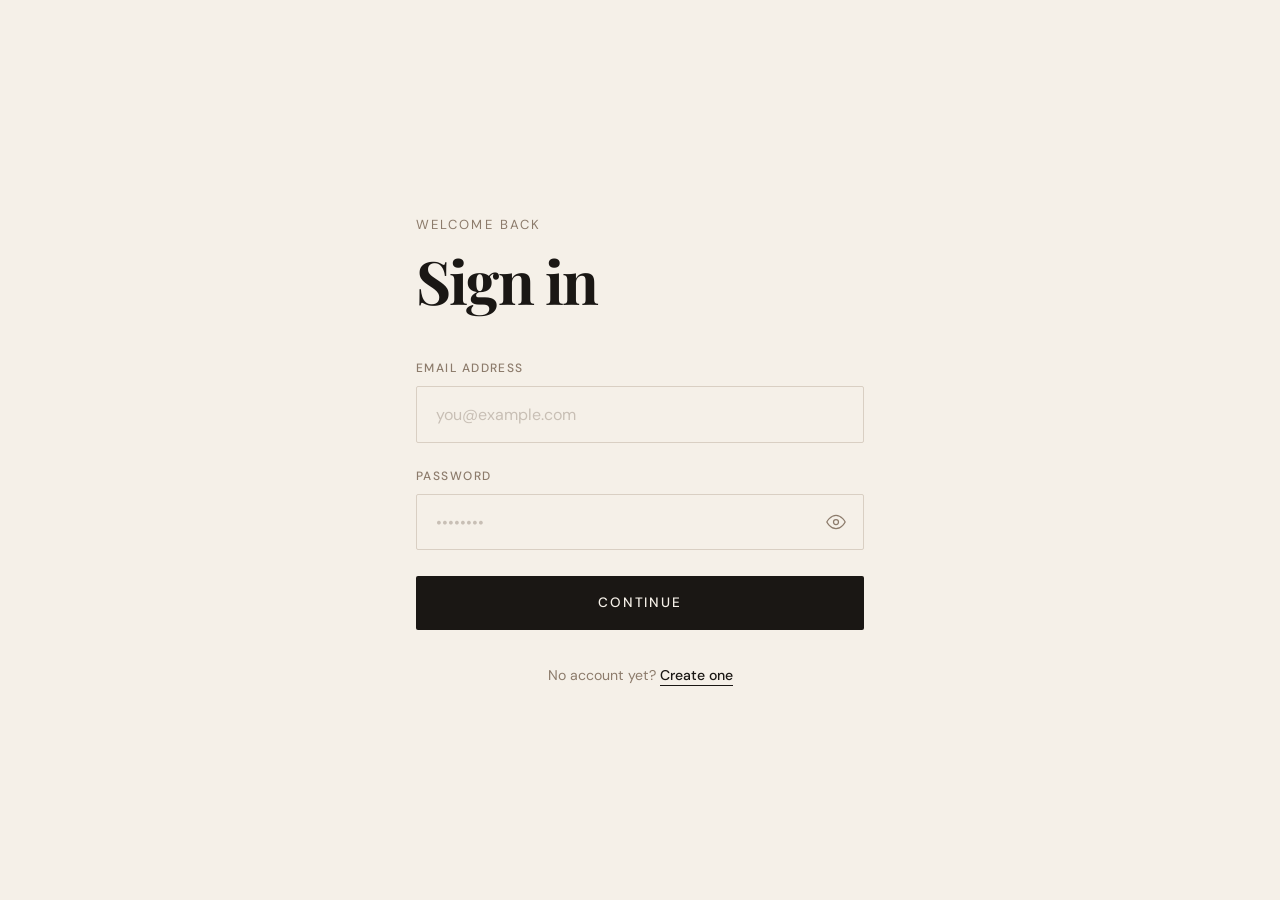
==== index.html @ 39e880cd "Quiz Web Application with login interface" ====
<!DOCTYPE html>
<html lang="en">

<head>
    <meta charset="UTF-8" />
    <meta name="viewport" content="width=device-width, initial-scale=1.0" />
    <title>Quiz Application</title>
    <link rel="stylesheet" href="style.css">
    <style>
        .user-info {
            display: flex;
            align-items: center;
            gap: 1rem;
            font-size: 0.9rem;
            color: #555;
        }
        .user-greeting {
            font-weight: 600;
            color: var(--primary);
        }
        .logout-btn {
            background: transparent;
            border: 2px solid var(--primary);
            color: var(--primary);
            padding: 0.35rem 1rem;
            border-radius: 20px;
            font-size: 0.82rem;
            font-weight: 600;
            cursor: pointer;
            transition: all 0.2s ease;
            letter-spacing: 0.03em;
        }
        .logout-btn:hover {
            background: var(--primary);
            color: white;
        }
        .header-top {
            display: flex;
            justify-content: space-between;
            align-items: center;
            width: 100%;
            max-width: 900px;
        }
    </style>
</head>

<body>
    <div class="header">
        <div class="header-top">
            <h1>QuizzyVerse</h1>
            <div class="user-info">
                <span class="user-greeting" id="user-greeting"></span>
                <button class="logout-btn" onclick="handleLogout()">Logout</button>
            </div>
        </div>
    </div>

    <div class="starter fade-in">
        <div class="form-row">
            <div class="form-col">
                <div class="type">
                    <p class="section-title">Select Topic</p>
                    <div class="radio-group">
                        <div class="radio-option">
                            <input type="radio" value="Linux" name="a" id="linux" />
                            <label for="linux">Linux</label>
                        </div>
                        <div class="radio-option">
                            <input type="radio" value="DevOps" name="a" id="devops" />
                            <label for="devops">DevOps</label>
                        </div>
                        <div class="radio-option">
                            <input type="radio" value="Code" name="a" id="code" />
                            <label for="code">Programming</label>
                        </div>
                        <div class="radio-option">
                            <input type="radio" value="Docker" name="a" id="docker" />
                            <label for="docker">Docker</label>
                        </div>
                        <div class="radio-option">
                            <input type="radio" value="React" name="a" id="react" />
                            <label for="react">React</label>
                        </div>
                        <div class="radio-option">
                            <input type="radio" value="Next.js" name="a" id="nextjs" />
                            <label for="nextjs">Next.js</label>
                        </div>
                        <div class="radio-option">
                            <input type="radio" value="Django" name="a" id="django" />
                            <label for="django">Django</label>
                        </div>
                    </div>
                </div>
            </div>

            <div class="form-col">
                <div class="number">
                    <p class="section-title">Number of Questions</p>
                    <div class="radio-group">
                        <div class="radio-option">
                            <input type="radio" value="5" name="numbers" id="five" />
                            <label for="five">5</label>
                        </div>
                        <div class="radio-option">
                            <input type="radio" value="10" name="numbers" id="ten" />
                            <label for="ten">10</label>
                        </div>
                        <div class="radio-option">
                            <input type="radio" value="15" name="numbers" id="fifteen" />
                            <label for="fifteen">15</label>
                        </div>
                        <div class="radio-option">
                            <input type="radio" value="20" name="numbers" id="twenty" />
                            <label for="twenty">20</label>
                        </div>
                    </div>
                </div>
            </div>

            <div class="form-col">
                <div class="difficulty">
                    <p class="section-title">Difficulty Level</p>
                    <div class="radio-group">
                        <div class="radio-option">
                            <input type="radio" value="Easy" name="c" id="easy" />
                            <label for="easy">Easy</label>
                        </div>
                        <div class="radio-option">
                            <input type="radio" value="Medium" name="c" id="medium" />
                            <label for="medium">Medium</label>
                        </div>
                        <div class="radio-option">
                            <input type="radio" value="Hard" name="c" id="hard" />
                            <label for="hard">Hard</label>
                        </div>
                    </div>
                </div>
            </div>

            <div class="form-col">
                <div class="time-limit">
                    <p class="section-title">Time Limit Per Question</p>
                    <div class="radio-group">
                        <div class="radio-option">
                            <input type="radio" value="0" name="time" id="no-limit" checked />
                            <label for="no-limit">No Limit</label>
                        </div>
                        <div class="radio-option">
                            <input type="radio" value="15" name="time" id="fifteen-sec" />
                            <label for="fifteen-sec">15 Sec</label>
                        </div>
                        <div class="radio-option">
                            <input type="radio" value="30" name="time" id="thirty-sec" />
                            <label for="thirty-sec">30 Sec</label>
                        </div>
                        <div class="radio-option">
                            <input type="radio" value="60" name="time" id="one-min" />
                            <label for="one-min">1 Min</label>
                        </div>
                        <div class="radio-option">
                            <input type="radio" value="120" name="time" id="two-min" />
                            <label for="two-min">2 Min</label>
                        </div>
                    </div>
                </div>
            </div>
        </div>

        <div class="action-row">
            <button class="startingButton" disabled>Start Quiz</button>
            <div class="highest-score-container">
                <p class="highest-score-title">Your Highest Score</p>
                <div class="highest-score-value" id="high-score-display">0</div>
                <button class="clear-highest-score" id="clear-high-score-btn">Reset Highest Score</button>
            </div>
        </div>
    </div>

    <div class="app">
        <h1>Quiz Challenge</h1>

        <div class="progress-container">
            <div class="progress-bar" id="progress"></div>
        </div>

        <div class="timer-container">
            <div class="timer" id="timer">Time: 30s</div>
        </div>

        <p class="ques">Loading your questions...</p>
        <div class="options"></div>

        <div class="buttons-container">
            <button class="next">Next Question</button>
            <button class="play">Play Again</button>
        </div>
    </div>

    <script>
        // Auth guard — redirect to login if not logged in
        if (sessionStorage.getItem('qv_loggedIn') !== 'true') {
            window.location.href = 'login.html';
        }

        // Show user greeting
        const userData = JSON.parse(sessionStorage.getItem('qv_user') || '{}');
        const greeting = document.getElementById('user-greeting');
        if (userData.name) {
            greeting.textContent = 'Hi, ' + userData.name.split(' ')[0] + '!';
        }

        function handleLogout() {
            sessionStorage.removeItem('qv_loggedIn');
            sessionStorage.removeItem('qv_user');
            window.location.href = 'login.html';
        }
    </script>
    <script src="script.js"></script>
</body>

</html>
---- style.css ----
:root {
        --primary: #4361ee;
        --primary-dark: #3a56d4;
        --secondary: #7209b7;
        --accent: #4cc9f0;
        --success: #4ade80;
        --error: #f87171;
        --warning: #fbbf24;
        --light: #f8f9fa;
        --dark: #1e293b;
        --gray-100: #f3f4f6;
        --gray-200: #e5e7eb;
        --gray-300: #d1d5db;
        --gray-800: #1f2937;
    }

    * {
        margin: 0;
        padding: 0;
        box-sizing: border-box;
        font-family: 'Segoe UI', Tahoma, Geneva, Verdana, sans-serif;
    }

    body {
        background: linear-gradient(135deg, var(--primary), var(--secondary));
        min-height: 100vh;
        margin: 0;
        padding: 0;
        color: var(--dark);
        line-height: 1.6;
    }

    .header {
        background: rgba(255, 255, 255, 0.9);
        backdrop-filter: blur(10px);
        padding: 1rem;
        position: fixed;
        top: 0;
        width: 100%;
        z-index: 100;
        box-shadow: 0 4px 30px rgba(0, 0, 0, 0.1);
        display: flex;
        flex-direction: column;
        align-items: center;
    }

    .header h1 {
        margin: 0;
        color: var(--primary);
        font-size: 1.8rem;
        font-weight: 700;
        text-transform: uppercase;
        letter-spacing: 1px;
    }

    .starter {
        max-width: 800px;
        margin: 140px auto 50px;
        padding: 2rem;
        background: rgba(255, 255, 255, 0.95);
        border-radius: 16px;
        box-shadow: 0 10px 30px rgba(0, 0, 0, 0.15);
        transition: all 0.3s ease;
        position: relative;
        overflow: hidden;
    }

    .starter::before {
        content: '';
        position: absolute;
        top: 0;
        left: 0;
        width: 100%;
        height: 7px;
        background: linear-gradient(90deg, var(--primary), var(--accent));
    }

    .section-title {
        margin-bottom: 0.5rem;
        font-size: 1.2rem;
        font-weight: 600;
        color: var(--primary);
        display: flex;
        align-items: center;
    }

    .section-title::before {
        margin-right: 0.5rem;
        font-size: 1.3rem;
    }

    .type .section-title::before {
        content: '📚';
    }

    .number .section-title::before {
        content: '🔢';
    }

    .difficulty .section-title::before {
        content: '🎯';
    }

    .time-limit .section-title::before {
        content: '⏱️';
    }

    .type,
    .number,
    .difficulty,
    .time-limit {
        margin-bottom: 1.5rem;
        padding: 1.2rem;
        background-color: var(--gray-100);
        border-radius: 12px;
        box-shadow: 0 2px 10px rgba(0, 0, 0, 0.05);
        transition: all 0.3s ease;
        height: 100%;
    }

    .type:hover,
    .number:hover,
    .difficulty:hover,
    .time-limit:hover {
        transform: translateY(-3px);
        box-shadow: 0 5px 15px rgba(0, 0, 0, 0.1);
    }

    /* ALL ITEMS IN ONE VERTICAL LINE */
    .form-row {
        display: flex;
        flex-direction: column;
        gap: 20px;
        margin-bottom: 20px;
    }

    .form-col {
        width: 100%;
    }

    /* ALL OPTIONS IN ONE VERTICAL LINE */
    .radio-group {
        display: flex;
        flex-direction: column;
        gap: 10px;
        margin-top: 10px;
    }

    .radio-option {
        position: relative;
        width: 100%;
    }

    .radio-option input[type="radio"] {
        position: absolute;
        opacity: 0;
        width: 0;
        height: 0;
    }

    .radio-option label {
        display: block;
        text-align: left;
        padding: 12px 14px;
        background: white;
        border: 2px solid var(--gray-300);
        border-radius: 8px;
        cursor: pointer;
        transition: all 0.3s ease;
        font-weight: 500;
    }

    .radio-option input[type="radio"]:checked+label {
        background: var(--primary);
        color: white;
        border-color: var(--primary);
        box-shadow: 0 3px 10px rgba(67, 97, 238, 0.3);
        transform: translateY(-2px);
    }

    .radio-option:hover label {
        border-color: var(--primary);
    }

    /* ACTION ROW VERTICAL */
    .action-row {
        display: flex;
        flex-direction: column;
        gap: 15px;
        margin-top: 1.5rem;
    }

    .startingButton {
        width: 100%;
        padding: 1rem;
        background: linear-gradient(135deg, var(--primary), var(--secondary));
        color: white;
        border: none;
        border-radius: 8px;
        font-size: 1.1rem;
        font-weight: 600;
        text-transform: uppercase;
        cursor: pointer;
        transition: all 0.3s ease;
        box-shadow: 0 4px 15px rgba(0, 0, 0, 0.15);
    }

    .startingButton:hover:not(:disabled) {
        transform: translateY(-3px);
        box-shadow: 0 6px 20px rgba(0, 0, 0, 0.2);
    }

    .startingButton:disabled {
        background: var(--gray-300);
        cursor: not-allowed;
        box-shadow: none;
    }

    .highest-score-container {
        width: 100%;
        background: linear-gradient(135deg, var(--light), var(--gray-100));
        border-radius: 12px;
        padding: 1rem;
        display: flex;
        flex-direction: column;
        justify-content: center;
        align-items: center;
        gap: 10px;
        box-shadow: 0 2px 10px rgba(0, 0, 0, 0.05);
        text-align: center;
    }

    .highest-score-title {
        font-size: 1.2rem;
        font-weight: 600;
        color: var(--primary);
        display: flex;
        align-items: center;
        justify-content: center;
    }

    .highest-score-title::before {
        content: '🏆';
        margin-right: 0.5rem;
    }

    .highest-score-value {
        font-size: 2rem;
        font-weight: 700;
        color: var(--secondary);
    }

    .clear-highest-score {
        background-color: #f87171;
        color: white;
        border: none;
        padding: 0.5rem 1rem;
        border-radius: 20px;
        cursor: pointer;
        font-size: 0.9rem;
        font-weight: 600;
        transition: all 0.3s ease;
    }

    .clear-highest-score:hover {
        background-color: #e05151;
        transform: translateY(-2px);
        box-shadow: 0 3px 8px rgba(0, 0, 0, 0.15);
    }

    .app {
        max-width: 700px;
        margin: 140px auto 50px;
        padding: 2rem;
        background: rgba(255, 255, 255, 0.95);
        border-radius: 16px;
        box-shadow: 0 10px 30px rgba(0, 0, 0, 0.15);
        display: none;
        position: relative;
        overflow: hidden;
    }

    .app::before {
        content: '';
        position: absolute;
        top: 0;
        left: 0;
        width: 100%;
        height: 7px;
        background: linear-gradient(90deg, var(--primary), var(--accent));
    }

    .app h1 {
        font-size: 2rem;
        color: var(--primary);
        margin-bottom: 1.5rem;
        padding-bottom: 1rem;
        border-bottom: 2px solid var(--gray-200);
        text-transform: uppercase;
        letter-spacing: 1px;
    }

    .ques {
        font-size: 1.3rem;
        font-weight: 600;
        margin-bottom: 1.5rem;
        padding: 1rem;
        background: var(--gray-100);
        border-radius: 8px;
        box-shadow: 0 2px 8px rgba(0, 0, 0, 0.05);
        line-height: 1.5;
    }

    .options {
        margin-bottom: 1.5rem;
        display: grid;
        grid-template-columns: 1fr;
        gap: 12px;
    }

    .btn {
        width: 100%;
        padding: 1rem 1.5rem;
        background: white;
        border: 2px solid var(--gray-300);
        border-radius: 8px;
        text-align: left;
        font-size: 1rem;
        font-weight: 500;
        cursor: pointer;
        transition: all 0.3s ease;
    }

    .btn:hover {
        border-color: var(--primary);
        box-shadow: 0 3px 10px rgba(0, 0, 0, 0.1);
    }

    .btn.correct {
        background-color: var(--success);
        color: white;
        border-color: var(--success);
    }

    .btn.incorrect {
        background-color: var(--error);
        color: white;
        border-color: var(--error);
    }

    .buttons-container {
        display: flex;
        justify-content: center;
        gap: 1rem;
        margin-top: 2rem;
    }

    .next,
    .play {
        padding: 0.8rem 1.5rem;
        background: var(--primary);
        color: white;
        border: none;
        border-radius: 8px;
        font-size: 1rem;
        font-weight: 600;
        cursor: pointer;
        transition: all 0.3s ease;
        display: none;
        min-width: 120px;
        text-align: center;
        box-shadow: 0 4px 10px rgba(0, 0, 0, 0.1);
    }

    .next:hover,
    .play:hover {
        background: var(--primary-dark);
        transform: translateY(-2px);
        box-shadow: 0 6px 15px rgba(0, 0, 0, 0.15);
    }

    .final-score {
        text-align: center;
        font-size: 1.8rem;
        margin: 2rem 0;
        padding: 1.5rem;
        background: linear-gradient(135deg, var(--gray-100), white);
        border-radius: 12px;
        box-shadow: 0 5px 15px rgba(0, 0, 0, 0.05);
        position: relative;
    }

    .score-highlight {
        font-size: 2.5rem;
        font-weight: 700;
        color: var(--primary);
        display: block;
        margin: 1rem 0;
    }

    .high-score-badge {
        position: absolute;
        top: -15px;
        right: -15px;
        background: var(--warning);
        color: var(--dark);
        font-size: 0.9rem;
        font-weight: 600;
        padding: 0.5rem 1rem;
        border-radius: 20px;
        box-shadow: 0 3px 10px rgba(0, 0, 0, 0.1);
        transform: rotate(15deg);
        display: none;
    }

    .progress-container {
        width: 100%;
        height: 10px;
        background-color: var(--gray-200);
        border-radius: 5px;
        margin-bottom: 1.5rem;
        overflow: hidden;
    }

    .progress-bar {
        height: 100%;
        background: linear-gradient(90deg, var(--accent), var(--primary));
        width: 0%;
        transition: width 0.5s ease;
        border-radius: 5px;
    }

    .timer-container {
        display: flex;
        justify-content: center;
        align-items: center;
        margin-bottom: 15px;
    }

    .timer {
        font-size: 1.5rem;
        font-weight: 700;
        padding: 0.5rem 1.5rem;
        background: var(--gray-100);
        border-radius: 20px;
        color: var(--dark);
        display: flex;
        align-items: center;
        box-shadow: 0 3px 10px rgba(0, 0, 0, 0.1);
        transition: all 0.3s ease;
    }

    .timer.warning {
        background-color: var(--warning);
        animation: pulse 1s infinite;
    }

    .timer.danger {
        background-color: var(--error);
        color: white;
        animation: pulse 0.5s infinite;
    }

    .timer::before {
        content: '⏱️';
        margin-right: 8px;
        font-size: 1.2rem;
    }

    @keyframes pulse {
        0% {
            transform: scale(1);
        }

        50% {
            transform: scale(1.05);
        }

        100% {
            transform: scale(1);
        }
    }

    @keyframes fadeIn {
        from {
            opacity: 0;
            transform: translateY(20px);
        }

        to {
            opacity: 1;
            transform: translateY(0);
        }
    }

    .fade-in {
        animation: fadeIn 0.5s ease-out forwards;
    }
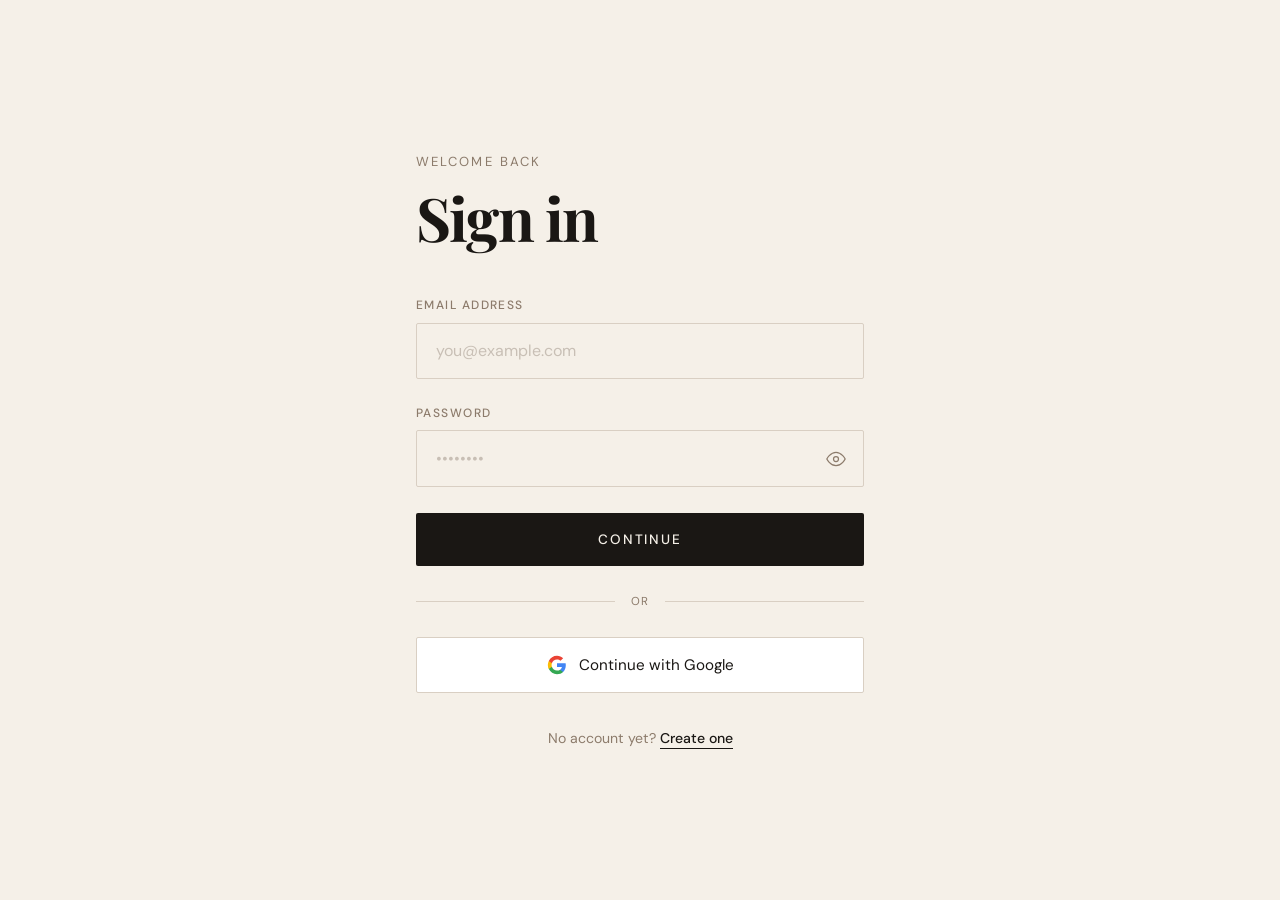
==== commit 605ed10b: "Fixed the issue of API calling" ====
--- a/index.html
+++ b/index.html
@@ -14,10 +14,12 @@
             font-size: 0.9rem;
             color: #555;
         }
+
         .user-greeting {
             font-weight: 600;
             color: var(--primary);
         }
+
         .logout-btn {
             background: transparent;
             border: 2px solid var(--primary);
@@ -30,10 +32,12 @@
             transition: all 0.2s ease;
             letter-spacing: 0.03em;
         }
+
         .logout-btn:hover {
             background: var(--primary);
             color: white;
         }
+
         .header-top {
             display: flex;
             justify-content: space-between;
@@ -218,4 +222,4 @@
     <script src="script.js"></script>
 </body>
 
-</html>
+</html>
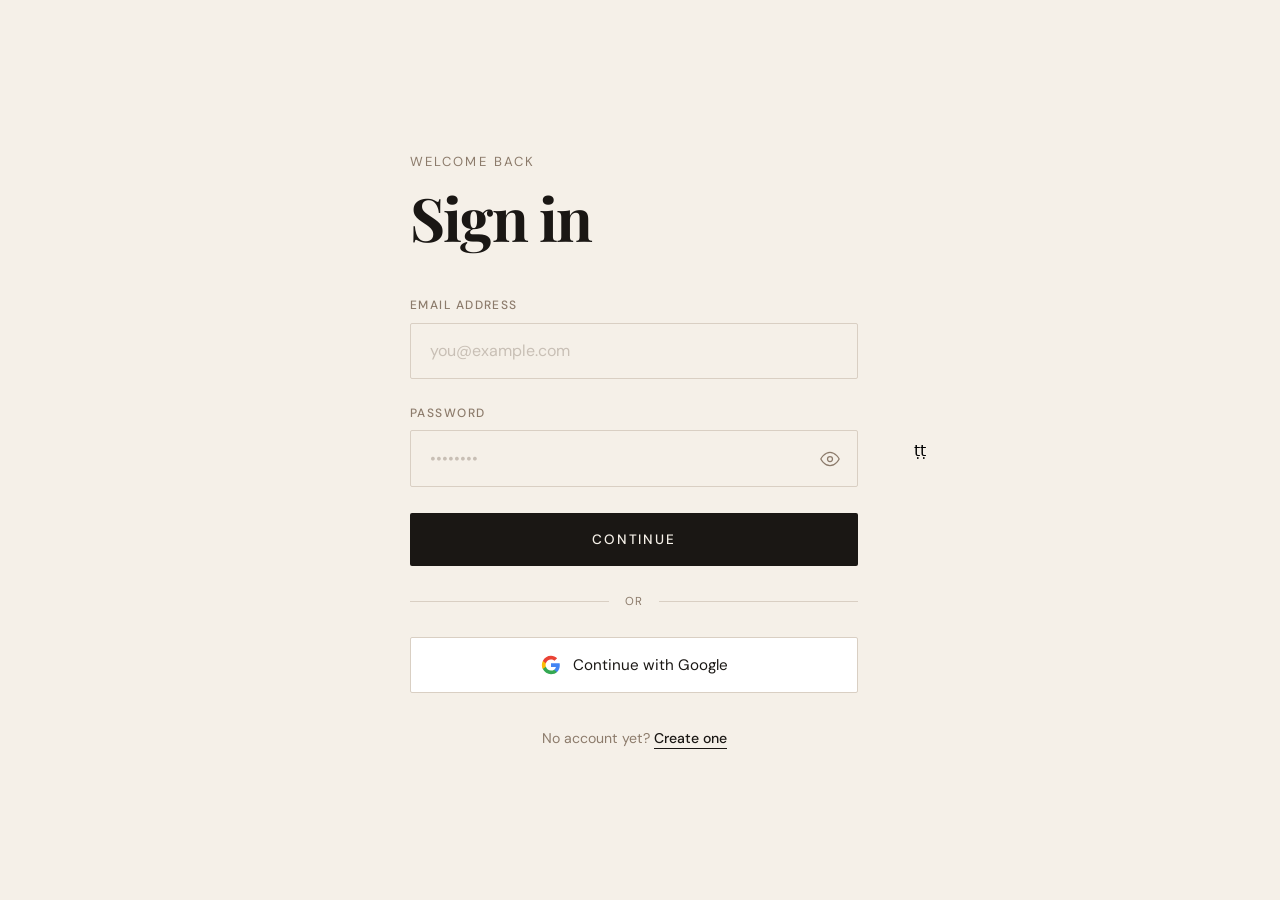
==== commit bf4d4c1a: "Fixed the issue of API" ====
--- a/index.html
+++ b/index.html
@@ -202,20 +202,35 @@
 
     <script>
         // Auth guard — redirect to login if not logged in
-        if (sessionStorage.getItem('qv_loggedIn') !== 'true') {
+        if (localStorage.getItem('qv_loggedIn') !== 'true') {
             window.location.href = 'login.html';
         }
 
+        // React to logouts/changes from other tabs
+        window.addEventListener('storage', function(e) {
+            if (e.key === 'qv_loggedIn' && e.newValue !== 'true') {
+                window.location.href = 'login.html';
+            }
+            if (e.key === 'qv_user' && e.newValue) {
+                try {
+                    const newUserData = JSON.parse(e.newValue);
+                    if (newUserData.name) {
+                        document.getElementById('user-greeting').textContent = 'Hi, ' + newUserData.name.split(' ')[0] + '!';
+                    }
+                } catch(err) {}
+            }
+        });
+
         // Show user greeting
-        const userData = JSON.parse(sessionStorage.getItem('qv_user') || '{}');
+        const userData = JSON.parse(localStorage.getItem('qv_user') || '{}');
         const greeting = document.getElementById('user-greeting');
         if (userData.name) {
             greeting.textContent = 'Hi, ' + userData.name.split(' ')[0] + '!';
         }
 
         function handleLogout() {
-            sessionStorage.removeItem('qv_loggedIn');
-            sessionStorage.removeItem('qv_user');
+            localStorage.removeItem('qv_loggedIn');
+            localStorage.removeItem('qv_user');
             window.location.href = 'login.html';
         }
     </script>
